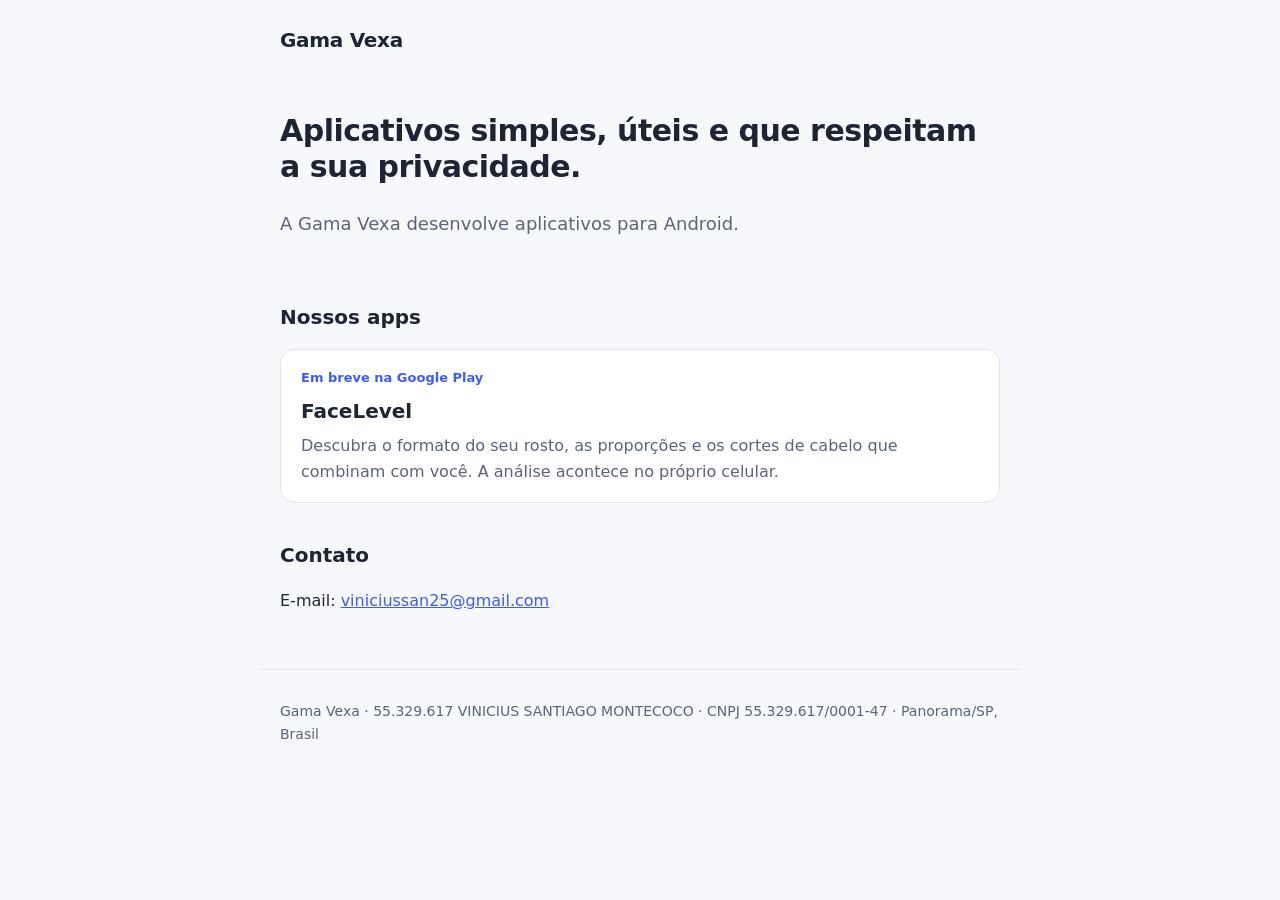
==== index.html @ f7939d0d "Add files via upload" ====
<!doctype html>
<html lang="pt-BR">
<head>
<meta charset="utf-8">
<meta name="viewport" content="width=device-width, initial-scale=1">
<title>Gama Vexa</title>
<meta name="description" content="Gama Vexa desenvolve aplicativos para Android.">
<link rel="stylesheet" href="estilo.css">
</head>
<body>
<header class="topo">
  <a class="marca" href="./">Gama Vexa</a>
</header>

<main>
  <section class="hero">
    <h1>Aplicativos simples, úteis e que respeitam a sua privacidade.</h1>
    <p>A Gama Vexa desenvolve aplicativos para Android.</p>
  </section>

  <section>
    <h2>Nossos apps</h2>
    <a class="card" href="facelevel/">
      <span class="selo">Em breve na Google Play</span>
      <strong>FaceLevel</strong>
      <span>Descubra o formato do seu rosto, as proporções e os cortes de cabelo que combinam com você. A análise acontece no próprio celular.</span>
    </a>
  </section>

  <section>
    <h2>Contato</h2>
    <p>E-mail: <a href="mailto:viniciussan25@gmail.com">viniciussan25@gmail.com</a></p>
  </section>
</main>

<footer>
  <p>Gama Vexa · 55.329.617 VINICIUS SANTIAGO MONTECOCO · CNPJ 55.329.617/0001-47 · Panorama/SP, Brasil</p>
</footer>
</body>
</html>
---- estilo.css ----
:root {
  --fundo: #f7f8fb;
  --texto: #1d2433;
  --suave: #5b6478;
  --cartao: #ffffff;
  --borda: #e2e6ef;
  --destaque: #3d5afe;
}
@media (prefers-color-scheme: dark) {
  :root {
    --fundo: #10131a;
    --texto: #e8ebf2;
    --suave: #a0a8ba;
    --cartao: #181c25;
    --borda: #2a303d;
    --destaque: #8c9eff;
  }
}
* { box-sizing: border-box; }
body {
  margin: 0;
  background: var(--fundo);
  color: var(--texto);
  font-family: system-ui, -apple-system, "Segoe UI", sans-serif;
  line-height: 1.6;
}
.topo, main, footer { max-width: 760px; margin: 0 auto; padding: 0 20px; }
.topo { padding-top: 24px; padding-bottom: 8px; }
.marca { font-weight: 800; font-size: 20px; color: var(--texto); text-decoration: none; letter-spacing: -0.3px; }
a { color: var(--destaque); }
h1 { font-size: 30px; line-height: 1.2; letter-spacing: -0.5px; }
h2 { font-size: 20px; margin-top: 36px; }
.hero { padding: 24px 0 8px; }
.hero p { color: var(--suave); font-size: 18px; }
.card {
  display: flex; flex-direction: column; gap: 6px;
  background: var(--cartao); border: 1px solid var(--borda); border-radius: 14px;
  padding: 18px 20px; color: var(--texto); text-decoration: none;
}
.card strong { font-size: 20px; }
.card span { color: var(--suave); }
.card:hover { border-color: var(--destaque); }
.selo { align-self: flex-start; font-size: 13px; font-weight: 700; color: var(--destaque) !important; }
.links { display: flex; flex-wrap: wrap; gap: 10px; padding: 0; list-style: none; }
.links a {
  display: inline-block; padding: 10px 14px; border-radius: 10px;
  background: var(--cartao); border: 1px solid var(--borda); text-decoration: none; font-weight: 600;
}
footer { margin-top: 56px; padding-top: 16px; padding-bottom: 40px; border-top: 1px solid var(--borda); color: var(--suave); font-size: 14px; }
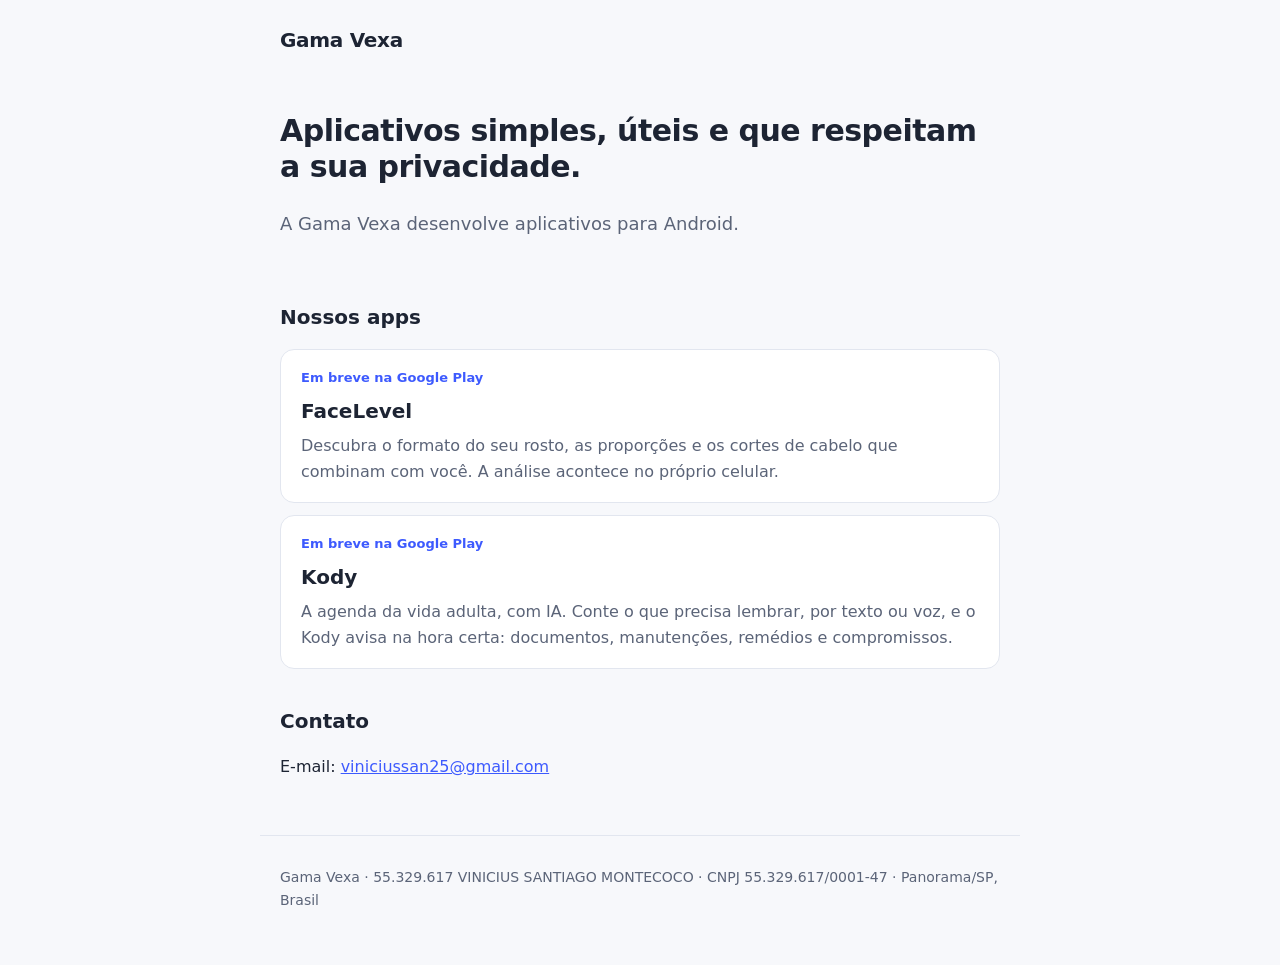
==== commit 318587e1: "Add Kody: app page, privacy policy and terms (PT/EN) New kody/ folder following the FaceLevel layout" ====
--- a/index.html
+++ b/index.html
@@ -25,6 +25,11 @@
       <strong>FaceLevel</strong>
       <span>Descubra o formato do seu rosto, as proporções e os cortes de cabelo que combinam com você. A análise acontece no próprio celular.</span>
     </a>
+    <a class="card" href="kody/" style="margin-top: 12px">
+      <span class="selo">Em breve na Google Play</span>
+      <strong>Kody</strong>
+      <span>A agenda da vida adulta, com IA. Conte o que precisa lembrar, por texto ou voz, e o Kody avisa na hora certa: documentos, manutenções, remédios e compromissos.</span>
+    </a>
   </section>
 
   <section>
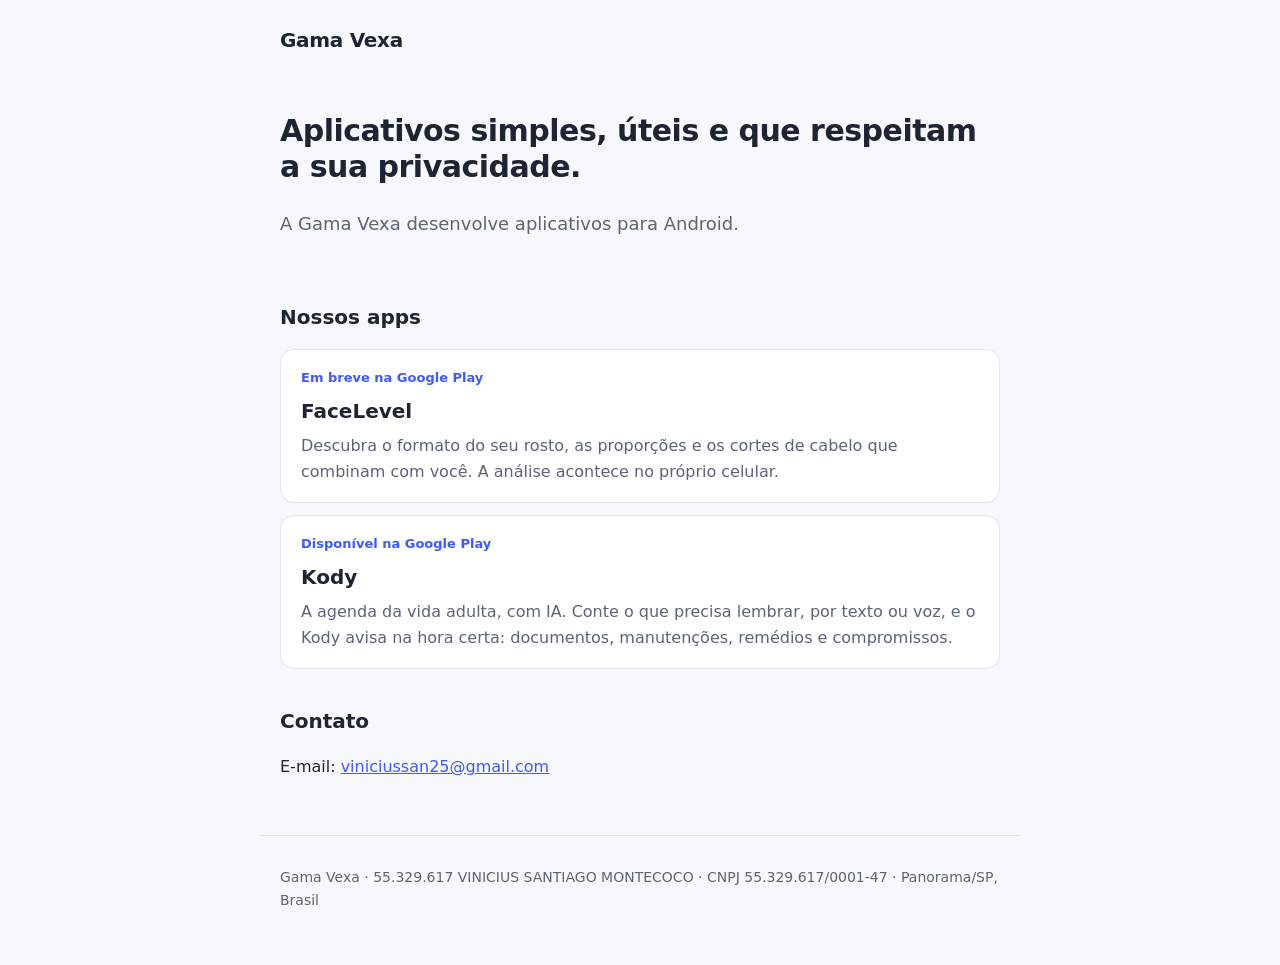
==== commit f5b2fad3: "Kody: botão da Google Play, SEO (título, prévia, dados do app), sitemap e guia do IPVA 2027 SP" ====
--- a/index.html
+++ b/index.html
@@ -26,7 +26,7 @@
       <span>Descubra o formato do seu rosto, as proporções e os cortes de cabelo que combinam com você. A análise acontece no próprio celular.</span>
     </a>
     <a class="card" href="kody/" style="margin-top: 12px">
-      <span class="selo">Em breve na Google Play</span>
+      <span class="selo">Disponível na Google Play</span>
       <strong>Kody</strong>
       <span>A agenda da vida adulta, com IA. Conte o que precisa lembrar, por texto ou voz, e o Kody avisa na hora certa: documentos, manutenções, remédios e compromissos.</span>
     </a>
--- a/estilo.css
+++ b/estilo.css
@@ -47,3 +47,14 @@
   background: var(--cartao); border: 1px solid var(--borda); text-decoration: none; font-weight: 600;
 }
 footer { margin-top: 56px; padding-top: 16px; padding-bottom: 40px; border-top: 1px solid var(--borda); color: var(--suave); font-size: 14px; }
+.botao {
+  display: inline-block; margin-top: 8px; padding: 12px 20px; border-radius: 12px;
+  background: var(--destaque); color: #fff; font-weight: 700; text-decoration: none;
+}
+@media (prefers-color-scheme: dark) { .botao { color: #10131a; } }
+.botao:hover { filter: brightness(1.08); }
+.icone-app { width: 72px; height: 72px; border-radius: 18px; }
+table { border-collapse: collapse; width: 100%; margin: 12px 0; }
+th, td { border: 1px solid var(--borda); padding: 8px 10px; text-align: left; }
+th { background: var(--cartao); }
+.nota { color: var(--suave); font-size: 15px; }
